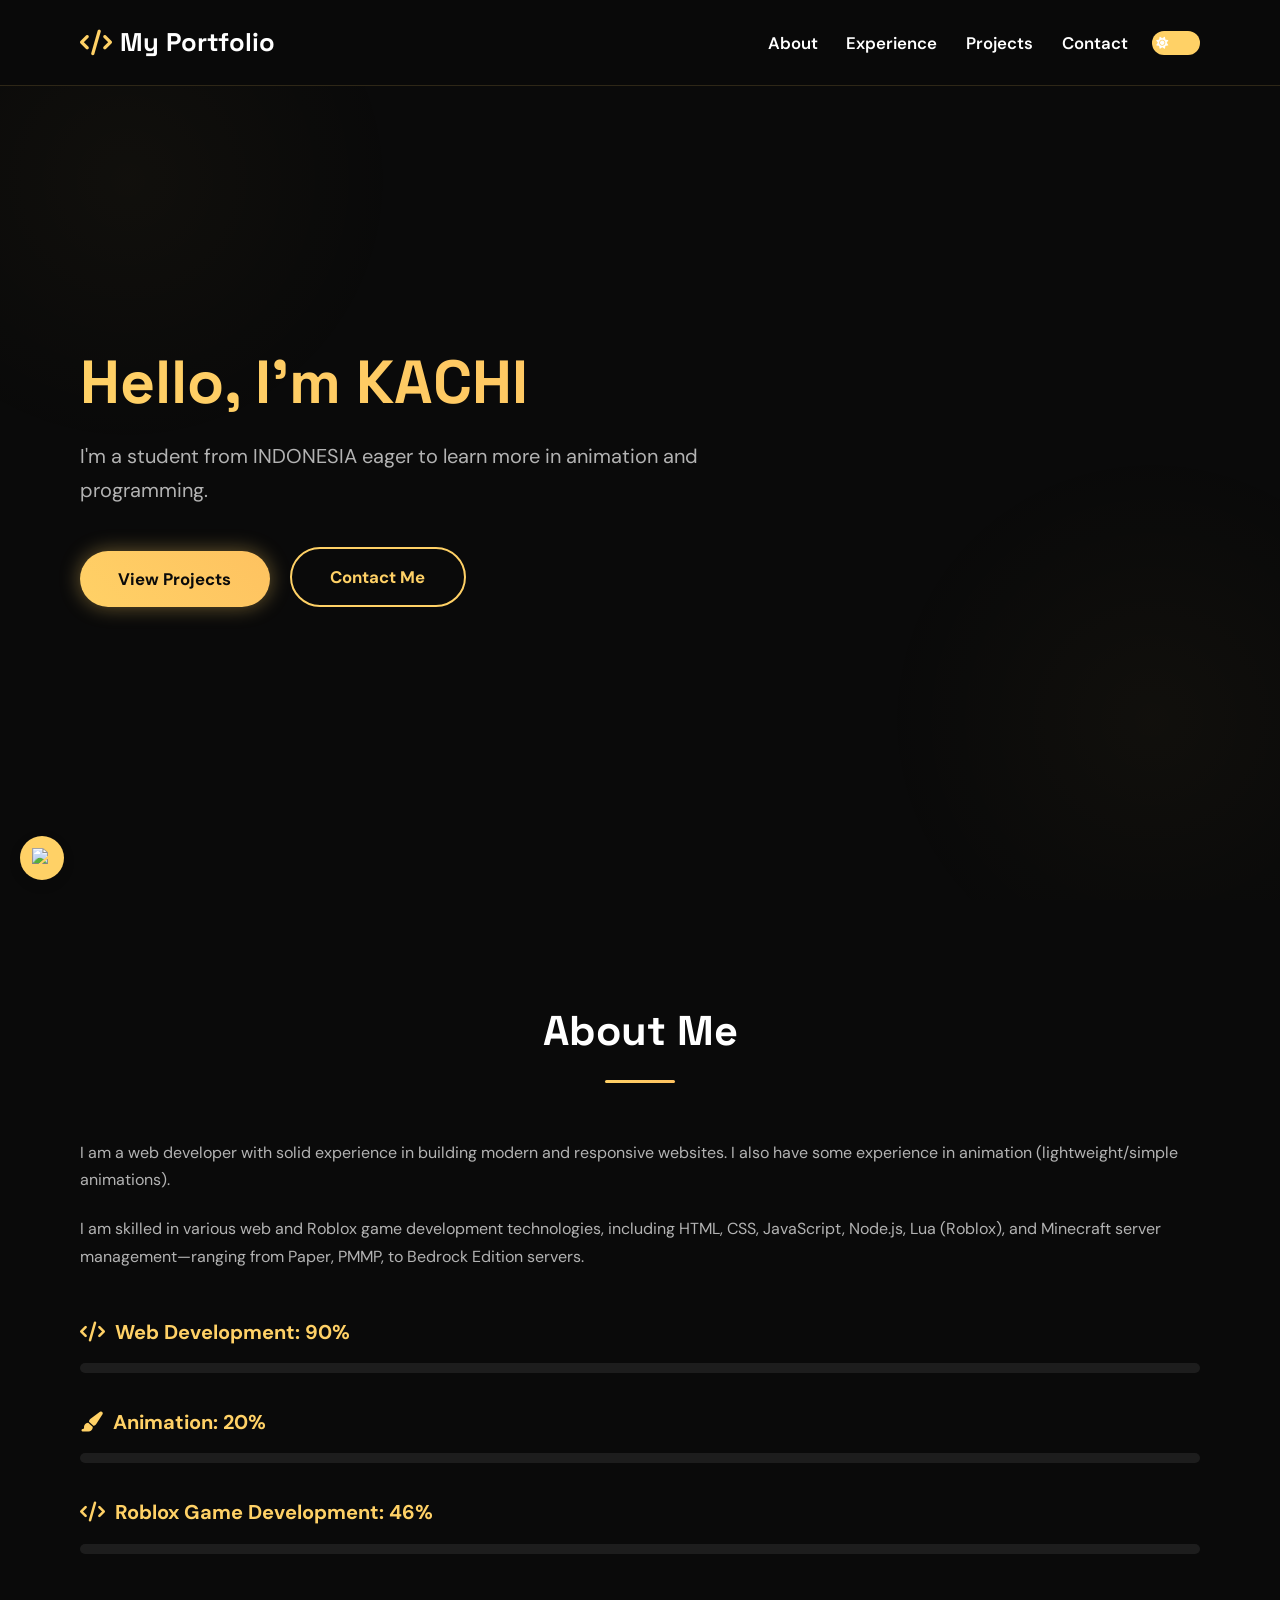
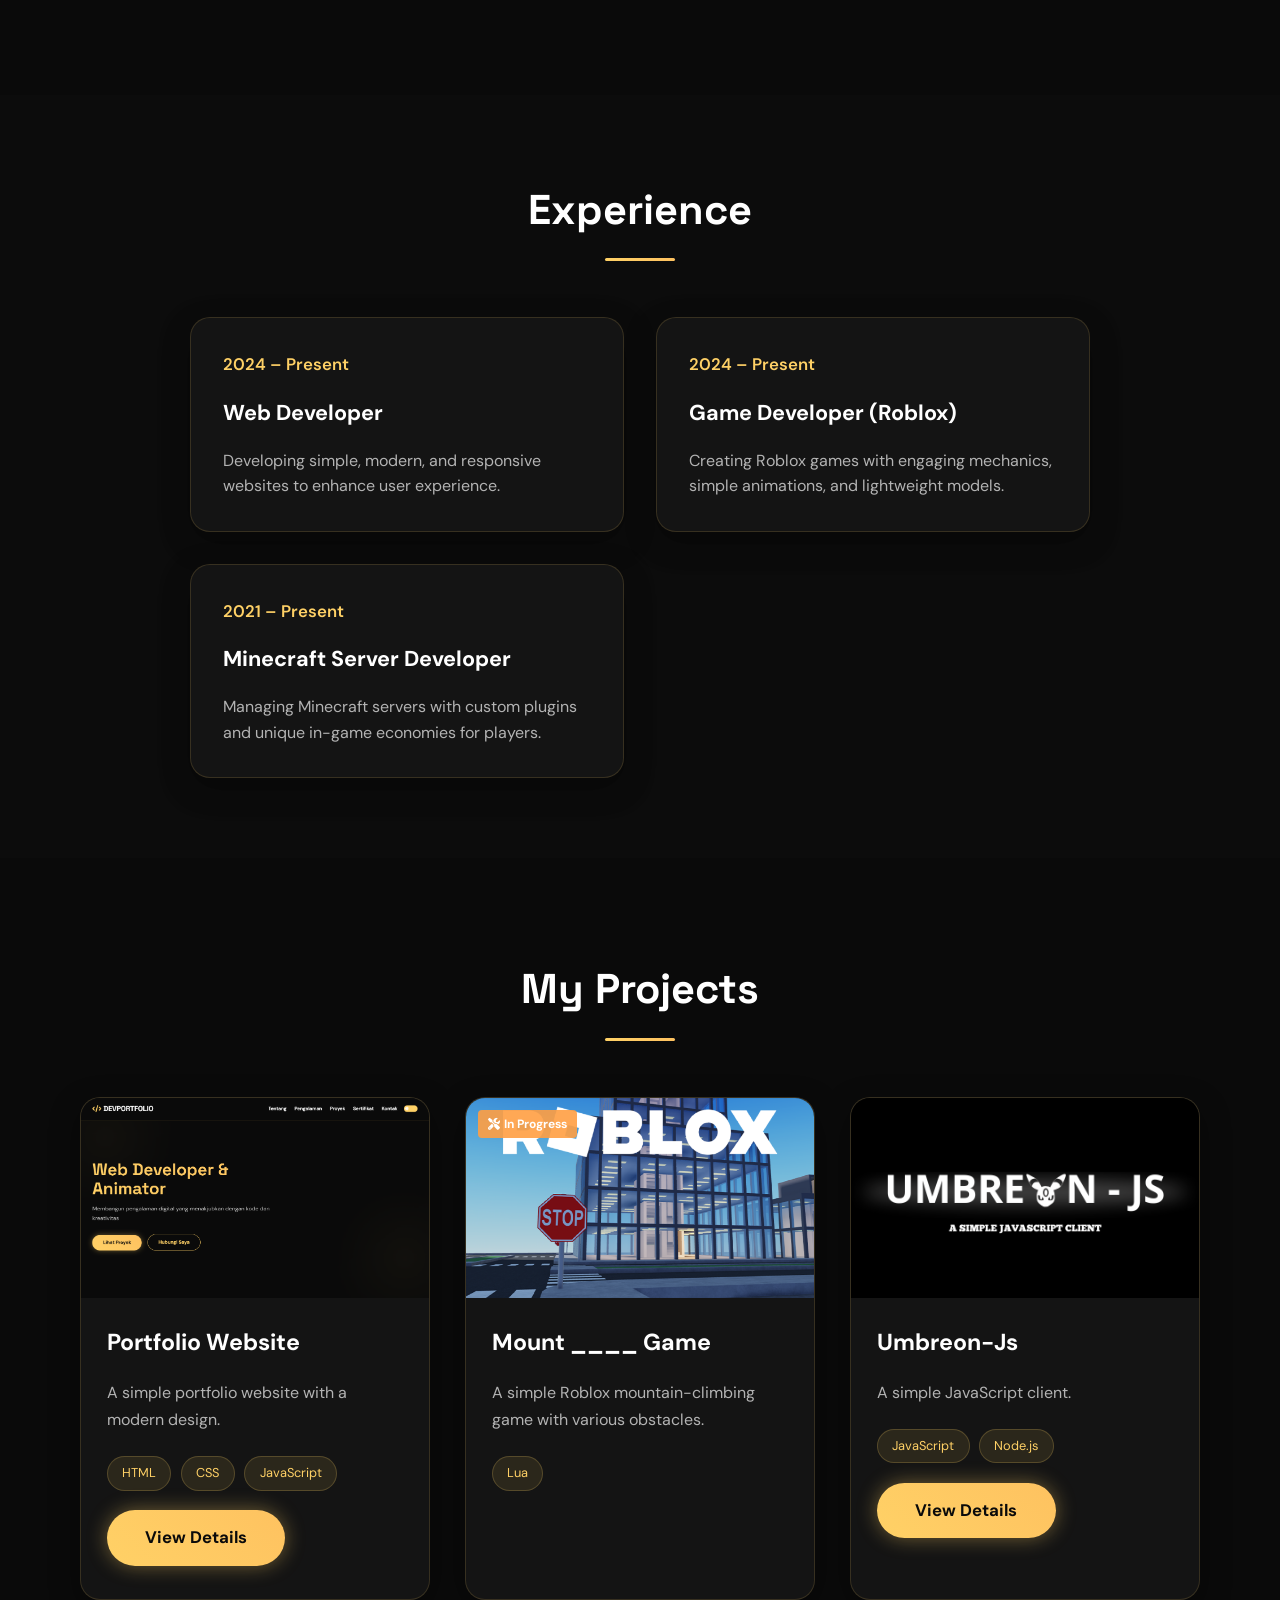
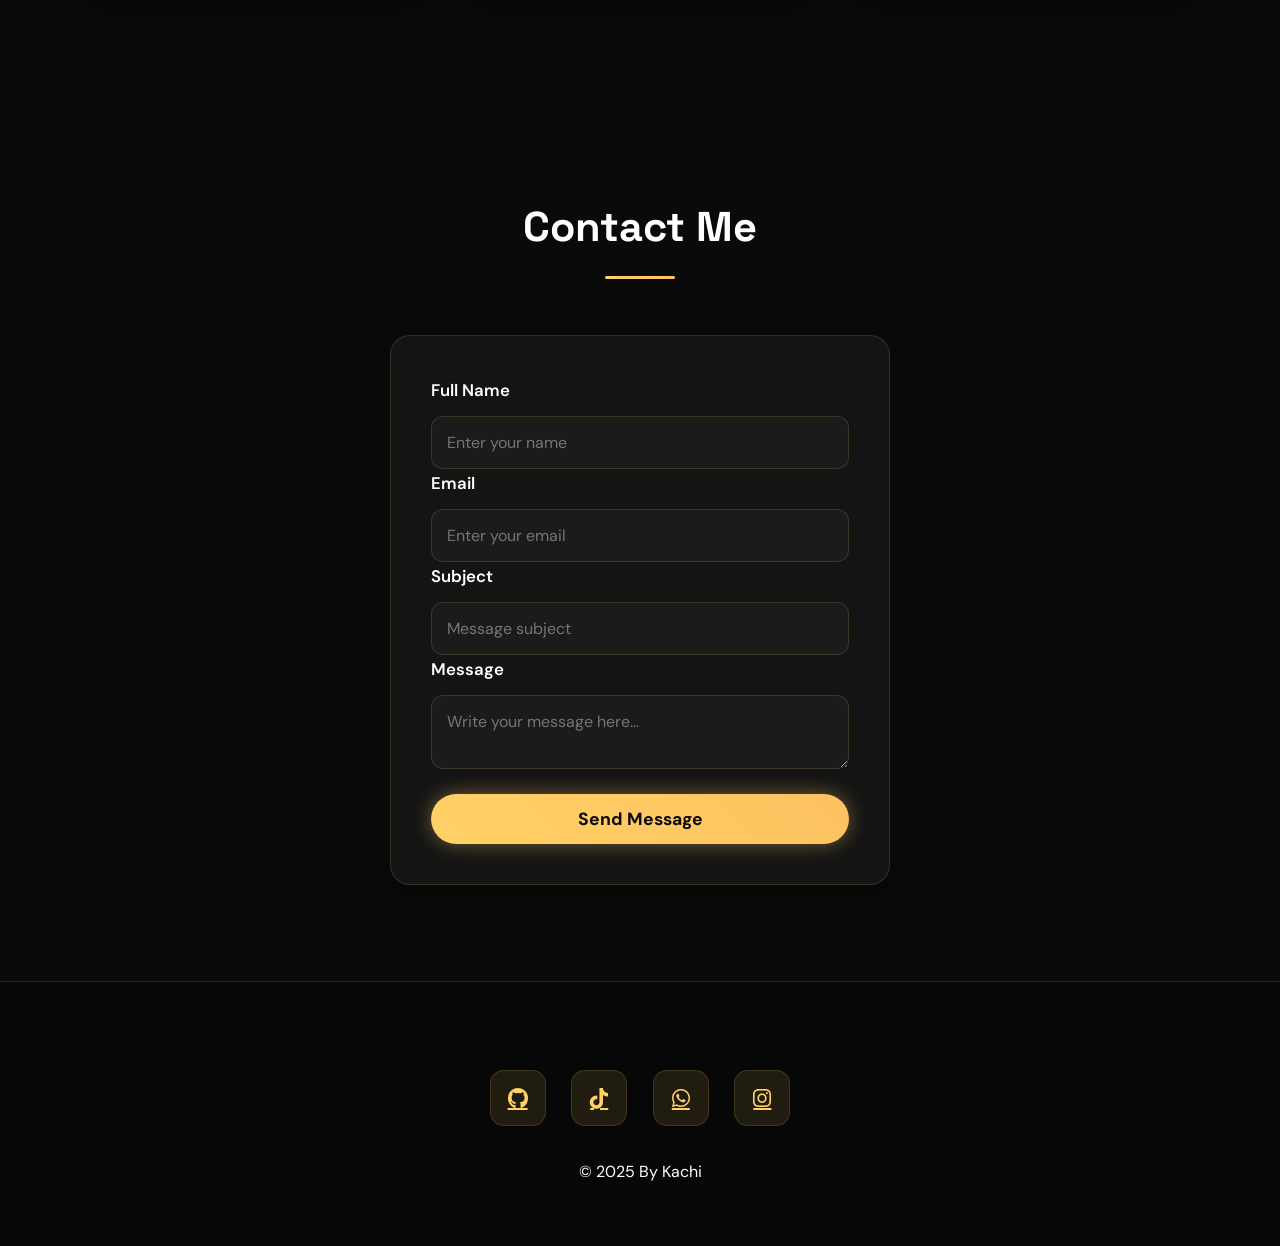
==== en/index.html @ 09e93966 "Add files via upload" ====
<!DOCTYPE html>
<html lang="en">
  <head>
    <meta charset="UTF-8" />
    <meta name="viewport" content="width=device-width, initial-scale=1.0" />
    <title>Kachi Portfolio - Web Developer & Animator</title>
    <link rel="icon" href="" />
    <link
      rel="stylesheet"
      href="https://cdnjs.cloudflare.com/ajax/libs/font-awesome/6.4.0/css/all.min.css"
    />
    <link
      href="https://fonts.googleapis.com/css2?family=DM+Sans:wght@400;500;600;700&family=Space+Grotesk:wght@500;600;700&display=swap"
      rel="stylesheet"
    />
    <link rel="stylesheet" href="../assets/style.css" />
  </head>
  <body>
    <div id="loading-bar"></div>
    <header>
      <div class="container">
        <nav>
          <div class="logo">
            <i class="fas fa-code"></i>
            <span>My Portfolio</span>
          </div>
          <div class="nav-right">
            <ul class="nav-links">
              <li><a href="#about">About</a></li>
              <li><a href="#experience">Experience</a></li>
              <li><a href="#projects">Projects</a></li>
              <!-- <li><a href="#certificates">Certificates</a></li> -->
              <li><a href="#contact">Contact</a></li>
            </ul>
            <div class="theme-toggle" id="themeToggle">
              <i class="fas fa-sun"></i>
              <i class="fas fa-moon"></i>
            </div>
          </div>
        </nav>
      </div>
    </header>
    <section class="hero">
      <div class="container">
        <div class="hero-content" id="home">
          <h1>Hello, I'm KACHI</h1>
          <p>
            I'm a student from INDONESIA eager to learn more in animation and
            programming.
          </p>
          <div class="hero-buttons">
            <a href="#projects" class="btn">View Projects</a>
            <a href="#contact" class="btn btn-outline">Contact Me</a>
          </div>
        </div>
      </div>
    </section>
    <!-- <section class="stats">
      <div class="container">
        <div class="stats-grid">
          <div class="stat-item">
            <span class="stat-number">24+</span><span>Projects</span>
          </div>
          <div class="stat-item">
            <span class="stat-number">3+</span><span>Years</span>
          </div>
          <div class="stat-item">
            <span class="stat-number">15+</span><span>Clients</span>
          </div>
        </div>
      </div>
    </section> -->
    <section id="about">
      <div class="container">
        <div class="section-title"><h2>About Me</h2></div>
        <div class="about-content">
          <div class="about-text">
            <p>
              I am a web developer with solid experience in building modern and
              responsive websites. I also have some experience in animation
              (lightweight/simple animations).
            </p>
            <p>
              I am skilled in various web and Roblox game development
              technologies, including HTML, CSS, JavaScript, Node.js, Lua
              (Roblox), and Minecraft server management—ranging from Paper,
              PMMP, to Bedrock Edition servers.
            </p>
            <div class="skills">
              <div class="skill-category">
                <h4><i class="fas fa-code"></i> Web Development: 90%</h4>
                <div class="skill-bar">
                  <div class="skill-progress web-dev"></div>
                </div>
              </div>
              <div class="skill-category">
                <h4><i class="fas fa-paint-brush"></i> Animation: 20%</h4>
                <div class="skill-bar">
                  <div class="skill-progress animation"></div>
                </div>
              </div>
              <div class="skill-category">
                <h4>
                  <i class="fas fa-code"></i> Roblox Game Development: 46%
                </h4>
                <div class="skill-bar">
                  <div class="skill-progress roblox-dev"></div>
                </div>
              </div>
            </div>
          </div>
        </div>
      </div>
    </section>
    <section id="experience" class="experience">
      <div class="container">
        <div class="section-title"><h2>Experience</h2></div>
        <div class="experience-grid">
          <div class="experience-card">
            <span class="experience-date">2024 – Present</span>
            <h3 class="experience-title">Web Developer</h3>
            <p>
              Developing simple, modern, and responsive websites to enhance user
              experience.
            </p>
          </div>
          <div class="experience-card">
            <span class="experience-date">2024 – Present</span>
            <h3 class="experience-title">Game Developer (Roblox)</h3>
            <p>
              Creating Roblox games with engaging mechanics, simple animations,
              and lightweight models.
            </p>
          </div>
          <div class="experience-card">
            <span class="experience-date">2021 – Present</span>
            <h3 class="experience-title">Minecraft Server Developer</h3>
            <p>
              Managing Minecraft servers with custom plugins and unique in-game
              economies for players.
            </p>
          </div>
        </div>
      </div>
    </section>
    <section id="projects">
      <div class="container">
        <div class="section-title"><h2>My Projects</h2></div>
        <div class="projects-grid">
          <!-- Project 1 -->
          <div class="project-card">
            <div class="project-img">
              <img
                src="../assets/myPorfolio_thumb.png"
                alt="Portfolio Website"
              />
              <div class="project-overlay">
                <i class="fas fa-laptop-code project-icon"></i>
              </div>
            </div>
            <div class="project-info">
              <h3>Portfolio Website</h3>
              <p>A simple portfolio website with a modern design.</p>
              <div class="project-tags">
                <span class="project-tag">HTML</span>
                <span class="project-tag">CSS</span>
                <span class="project-tag">JavaScript</span>
              </div>
              <a href="../en/" class="btn">View Details</a>
            </div>
          </div>
          <!-- Project 2 (WIP) -->
          <div class="project-card">
            <div class="project-img">
              <img src="../assets/gnGame-Proj.png" alt="Roblox Game" />
              <div class="wip-badge">
                <i class="fas fa-tools"></i> In Progress
              </div>
              <div class="project-overlay">
                <i class="fas fa-gamepad project-icon"></i>
              </div>
            </div>
            <div class="project-info">
              <h3>Mount ____ Game</h3>
              <p>
                A simple Roblox mountain-climbing game with various obstacles.
              </p>
              <div class="project-tags">
                <span class="project-tag">Lua</span>
              </div>
              <!-- <a href="#" class="btn">View Details</a> -->
            </div>
          </div>
          <!-- Project 3 -->
          <div class="project-card">
            <div class="project-img">
              <img src="../assets/Umb-Banner.png" alt="Umbreon-Js Banner" />
              <div class="project-overlay">
                <i class="fas fa-laptop-code project-icon"></i>
              </div>
            </div>
            <div class="project-info">
              <h3>Umbreon-Js</h3>
              <p>A simple JavaScript client.</p>
              <div class="project-tags">
                <span class="project-tag">JavaScript</span>
                <span class="project-tag">Node.js</span>
              </div>
              <a href="https://github.com/Info80808090/Umbreon-js" class="btn"
                >View Details</a
              >
            </div>
          </div>
        </div>
      </div>
    </section>
    <!-- <section id="certificates">
      <div class="container">
        <div class="section-title"><h2>Certificates</h2></div>
        <div class="certificates">
          <div class="certificate-card">
            <div class="certificate-image">
              <img
                src="https://images.unsplash.com/photo-1552664730-d307ca884978?ixlib=rb-4.0.3&ixid=M3wxMjA3fDB8MHxwaG90by1wYWdlfHx8fGVufDB8fHx8fA%3D%3D&auto=format&fit=crop&w=400&q=80"
                alt="Web Development Certificate"
              />
            </div>
            <h3>Web Development</h3>
            <p>Advanced JavaScript & Node.js</p>
            <small>Platform: Coursera</small>
            <a href="#" class="certificate-link">View Certificate</a>
          </div>
          <div class="certificate-card">
            <div class="certificate-image">
              <img
                src="https://images.unsplash.com/photo-1553877522-43269d4ea984?ixlib=rb-4.0.3&ixid=M3wxMjA3fDB8MHxwaG90by1wYWdlfHx8fGVufDB8fHx8fA%3D%3D&auto=format&fit=crop&w=400&q=80"
                alt="Responsive Design Certificate"
              />
            </div>
            <h3>Responsive Design</h3>
            <p>Modern CSS & Flexbox/Grid</p>
            <small>Platform: Udemy</small>
            <a href="#" class="certificate-link">View Certificate</a>
          </div>
          <div class="certificate-card">
            <div class="certificate-image">
              <img
                src="https://images.unsplash.com/photo-1551836022-d5d88e9218df?ixlib=rb-4.0.3&ixid=M3wxMjA3fDB8MHxwaG90by1wYWdlfHx8fGVufDB8fHx8fA%3D%3D&auto=format&fit=crop&w=400&q=80"
                alt="Roblox Development Certificate"
              />
            </div>
            <h3>Roblox Development</h3>
            <p>Lua Scripting & Game Design</p>
            <small>Platform: Roblox Academy</small>
            <a href="#" class="certificate-link">View Certificate</a>
          </div>
        </div>
      </div>
    </section> -->
    <!-- === CONTACT SECTION === -->
    <section id="contact">
      <div class="container">
        <div class="section-title"><h2>Contact Me</h2></div>
        <div class="contact-container">
          <div class="contact-form">
            <form
              id="contactForm"
              action="https://formspree.io/f/mqayvqgn"
              method="POST"
            >
              <div class="form-group">
                <label for="name">Full Name</label>
                <input
                  type="text"
                  id="name"
                  name="name"
                  required
                  placeholder="Enter your name"
                />
              </div>
              <div class="form-group">
                <label for="email">Email</label>
                <input
                  type="email"
                  id="email"
                  name="email"
                  required
                  placeholder="Enter your email"
                />
              </div>
              <div class="form-group">
                <label for="subject">Subject</label>
                <input
                  type="text"
                  id="subject"
                  name="subject"
                  required
                  placeholder="Message subject"
                />
              </div>
              <div class="form-group">
                <label for="message">Message</label>
                <textarea
                  id="message"
                  name="message"
                  required
                  placeholder="Write your message here..."
                ></textarea>
              </div>
              <button type="submit" class="btn">Send Message</button>
            </form>
          </div>
        </div>
      </div>
    </section>
    <footer>
      <div class="container">
        <div class="social-links">
          <a href="https://github.com/Info80808090" target="_blank"
            ><i class="fab fa-github"></i
          ></a>
          <a href="https://www.tiktok.com/@itskachich" target="_blank"
            ><i class="fab fa-tiktok"></i
          ></a>
          <a href="https://wa.me/6285591495084" target="_blank"
            ><i class="fab fa-whatsapp"></i
          ></a>
          <a href="https://www.instagram.com/always_wrong69/" target="_blank"
            ><i class="fab fa-instagram"></i
          ></a>
        </div>
        <p>© 2025 By Kachi</p>
        <p class="copyright"></p>
      </div>
    </footer>
    <button id="backToTop" class="back-to-top">
      <i class="fas fa-arrow-up"></i>
    </button>
    <a href="../id/" class="language-flag" title="Bahasa Indonesia">
      <img
        src="https://flagcdn.com/w20/id.png"
        alt="Indonesian"
        width="20"
        height="20"
      />
    </a>
    <script>
      document.addEventListener("DOMContentLoaded", function () {
        const loadingBar = document.getElementById("loading-bar");
        let width = 0;
        const interval = setInterval(() => {
          if (width >= 100) {
            clearInterval(interval);
            setTimeout(() => {
              loadingBar.style.opacity = "0";
              setTimeout(() => {
                loadingBar.style.display = "none";
              }, 300);
            }, 200);
          } else {
            width += 2;
            loadingBar.style.width = width + "%";
          }
        }, 30);
      });
      document.querySelectorAll('a[href^="#"]').forEach((anchor) => {
        anchor.addEventListener("click", function (e) {
          e.preventDefault();
          document
            .querySelector(this.getAttribute("href"))
            .scrollIntoView({ behavior: "smooth" });
        });
      });
      const observer = new IntersectionObserver(
        (entries) => {
          entries.forEach((entry) => {
            if (entry.isIntersecting) entry.target.classList.add("visible");
          });
        },
        { threshold: 0.1 }
      );
      document
        .querySelectorAll(
          ".hero-content, .section-title, .about-content, .experience-card, .project-card, .certificate-card, .contact-container, footer"
        )
        .forEach((el) => observer.observe(el));
      const themeToggle = document.getElementById("themeToggle");
      const body = document.body;
      const savedTheme = localStorage.getItem("theme") || "dark";
      if (savedTheme === "light") body.classList.add("light-mode");
      themeToggle.addEventListener("click", () => {
        body.classList.toggle("light-mode");
        localStorage.setItem(
          "theme",
          body.classList.contains("light-mode") ? "light" : "dark"
        );
      });
      const backToTopButton = document.getElementById("backToTop");
      window.addEventListener("scroll", () => {
        backToTopButton.classList.toggle("visible", window.scrollY > 400);
      });
      backToTopButton.addEventListener("click", () => {
        window.scrollTo({ top: 0, behavior: "smooth" });
      });
    </script>
  </body>
</html>
---- assets/style.css ----
:root {
  --dark-bg: #0a0a0a;
  --card-bg: #141414;
  --text-primary: #ffffff;
  --text-secondary: #b3b3b3;
  --accent-yellow: #ffd166;
  --accent-gold: #fec260;
  --accent-orange: #ff9e6d;
  --border-radius: 20px;
  --transition: all 0.4s cubic-bezier(0.165, 0.84, 0.44, 1);
  --shadow: 0 10px 30px rgba(0, 0, 0, 0.4);
  --glow: 0 0 20px rgba(255, 209, 102, 0.4);
  --border: 1px solid rgba(255, 209, 102, 0.15);
  /* Light Mode */
  --light-bg: #f8f9fa;
  --light-card: #ffffff;
  --light-text: #212529;
  --light-text-secondary: #6c757d;
  --light-border: 1px solid #e9ecef;
  --light-shadow: 0 10px 30px rgba(0, 0, 0, 0.08);
  --light-glow: 0 0 20px rgba(255, 209, 102, 0.2);
}
* {
  margin: 0;
  padding: 0;
  box-sizing: border-box;
}
body {
  font-family: "DM Sans", sans-serif;
  background: var(--dark-bg);
  color: var(--text-primary);
  line-height: 1.7;
  overflow-x: hidden;
  position: relative;
  transition: background 0.4s, color 0.4s;
}
/* === BACKGROUND ANIMASI === */
body::before {
  content: "";
  position: fixed;
  top: 0;
  left: 0;
  width: 100%;
  height: 100%;
  background: radial-gradient(
      circle at 10% 20%,
      rgba(255, 209, 102, 0.03) 0%,
      transparent 20%
    ),
    radial-gradient(
      circle at 90% 80%,
      rgba(255, 209, 102, 0.03) 0%,
      transparent 20%
    );
  z-index: -1;
  pointer-events: none;
}
body.light-mode {
  background: var(--light-bg);
  color: var(--light-text);
}
body.light-mode::before {
  background: radial-gradient(
      circle at 10% 20%,
      rgba(255, 209, 102, 0.04) 0%,
      transparent 15%
    ),
    radial-gradient(
      circle at 90% 80%,
      rgba(253, 186, 116, 0.04) 0%,
      transparent 20%
    ),
    linear-gradient(135deg, #fffdce 0%, #ffffff 100%);
  animation: none; /* Opsional: nonaktifkan animasi jika terlalu mengganggu */
}
@keyframes bgMove {
  0% {
    background-position: 0% 50%;
  }
  50% {
    background-position: 100% 50%;
  }
  100% {
    background-position: 0% 50%;
  }
}
#loading-bar {
  position: fixed;
  top: 0;
  left: 0;
  width: 0%;
  height: 4px;
  background: linear-gradient(90deg, var(--accent-yellow), var(--accent-gold));
  z-index: 9999;
  transition: width 0.3s ease;
}
header {
  position: fixed;
  top: 0;
  width: 100%;
  padding: 1.3rem 0;
  z-index: 1000;
  background: rgba(10, 10, 10, 0.95);
  backdrop-filter: blur(12px);
  border-bottom: var(--border);
  transition: background 0.4s, border-color 0.4s;
}
body.light-mode header {
  background: rgba(248, 249, 250, 0.95);
  border-bottom: var(--light-border);
}
.container {
  width: 90%;
  max-width: 1200px;
  margin: 0 auto;
  padding: 0 1rem;
}
nav {
  display: flex;
  justify-content: space-between;
  align-items: center;
}
.nav-right {
  display: flex;
  align-items: center;
  gap: 1.5rem;
}
.logo {
  font-family: "Space Grotesk", sans-serif;
  font-size: 1.6rem;
  font-weight: 700;
  color: var(--text-primary);
  display: flex;
  align-items: center;
  gap: 8px;
}
body.light-mode .logo {
  color: var(--light-text);
}
.logo i {
  color: var(--accent-yellow);
  animation: glow 2s ease-in-out;
}
@keyframes glow {
  0%,
  100% {
    text-shadow: 0 0 5px rgba(255, 209, 102, 0.5);
  }
  50% {
    text-shadow: 0 0 20px rgba(255, 209, 102, 0.8);
  }
}
.nav-links {
  display: flex;
  list-style: none;
}
.nav-links li {
  margin-left: 1.8rem;
}
.nav-links a {
  color: var(--text-primary);
  text-decoration: none;
  font-weight: 600;
  font-size: 1.05rem;
  position: relative;
  padding: 0.6rem 0;
  transition: var(--transition);
}
body.light-mode .nav-links a {
  color: var(--light-text);
}
.nav-links a::after {
  content: "";
  position: absolute;
  bottom: 0;
  left: 0;
  width: 0;
  height: 3px;
  background: var(--accent-yellow);
  transition: var(--transition);
  border-radius: 3px;
}
.nav-links a:hover::after {
  width: 100%;
}
.nav-links a:hover {
  color: var(--accent-yellow);
}
.theme-toggle {
  width: 48px;
  height: 24px;
  background: var(--accent-yellow);
  border-radius: 14px;
  position: relative;
  cursor: pointer;
  display: flex;
  align-items: center;
  padding: 0 4px;
  transition: var(--transition);
}
.theme-toggle i {
  position: absolute;
  font-size: 12px;
  transition: opacity 0.3s ease;
}
.theme-toggle .fa-sun {
  opacity: 1;
  left: 4px;
}
.theme-toggle .fa-moon {
  opacity: 0;
  right: 4px;
}
body.light-mode .theme-toggle {
  background: #6c757d;
}
body.light-mode .theme-toggle .fa-sun {
  opacity: 0;
}
body.light-mode .theme-toggle .fa-moon {
  opacity: 1;
}
/* === HERO === */
.hero {
  min-height: 100vh;
  display: flex;
  align-items: center;
  padding: 8rem 0 4rem;
  position: relative;
}
.hero-content {
  max-width: 750px;
  position: relative;
  z-index: 2;
  opacity: 0;
  transform: translateY(30px);
  transition: opacity 0.8s ease, transform 0.8s ease;
}
.hero-content.visible {
  opacity: 1;
  transform: translateY(0);
}
.hero h1 {
  font-family: "Space Grotesk", sans-serif;
  font-size: 3.8rem;
  margin-bottom: 1.5rem;
  line-height: 1.1;
  background: linear-gradient(45deg, var(--accent-yellow), var(--accent-gold));
  -webkit-background-clip: text;
  -webkit-text-fill-color: transparent;
}
body.light-mode .hero h1 {
  background: linear-gradient(45deg, #e6a700, #d48b00);
  -webkit-background-clip: text;
  -webkit-text-fill-color: transparent;
}
.hero p {
  font-size: 1.25rem;
  color: var(--text-secondary);
  margin-bottom: 2.5rem;
  max-width: 650px;
}
body.light-mode .hero p {
  color: var(--light-text-secondary);
}
.btn {
  display: inline-block;
  background: linear-gradient(45deg, var(--accent-yellow), var(--accent-gold));
  color: var(--dark-bg);
  padding: 0.85rem 2.4rem;
  border-radius: 50px;
  text-decoration: none;
  font-weight: 700;
  font-family: "DM Sans", sans-serif;
  transition: var(--transition);
  border: none;
  font-size: 1.05rem;
  box-shadow: var(--glow);
  position: relative;
  overflow: hidden;
}
.btn::before {
  content: "";
  position: absolute;
  top: 0;
  left: -100%;
  width: 100%;
  height: 100%;
  background: linear-gradient(
    90deg,
    transparent,
    rgba(255, 255, 255, 0.4),
    transparent
  );
  transition: 0.6s;
}
.btn:hover::before {
  left: 100%;
}
.btn:hover {
  transform: translateY(-4px);
  box-shadow: 0 8px 20px rgba(255, 209, 102, 0.5);
}
.btn-outline {
  background: transparent;
  color: var(--accent-yellow);
  border: 2px solid var(--accent-yellow);
  margin-left: 1rem;
  box-shadow: none;
}
.btn-outline:hover {
  background: rgba(255, 209, 102, 0.1);
  box-shadow: var(--glow);
}
/* === STATS === */
.stats {
  padding: 2rem 0 4rem;
  text-align: center;
}
.stats-grid {
  display: flex;
  justify-content: center;
  gap: 2.5rem;
  flex-wrap: wrap;
}
.stat-item {
  text-align: center;
}
.stat-number {
  font-family: "Space Grotesk", sans-serif;
  font-size: 2.3rem;
  background: linear-gradient(45deg, var(--accent-yellow), var(--accent-gold));
  -webkit-background-clip: text;
  -webkit-text-fill-color: transparent;
  display: block;
  margin-bottom: 0.5rem;
}
body.light-mode .stat-number {
  background: linear-gradient(45deg, #e6a700, #d48b00);
  -webkit-background-clip: text;
  -webkit-text-fill-color: transparent;
}
/* === SECTIONS === */
section {
  padding: 6rem 0;
  position: relative;
}
.section-title {
  text-align: center;
  margin-bottom: 3.5rem;
  opacity: 0;
  transform: translateY(30px);
  transition: opacity 0.8s ease, transform 0.8s ease;
}
.section-title.visible {
  opacity: 1;
  transform: translateY(0);
}
.section-title h2 {
  font-family: "Space Grotesk", sans-serif;
  font-size: 2.6rem;
  display: inline-block;
  position: relative;
  padding-bottom: 1rem;
  color: var(--text-primary);
}
body.light-mode .section-title h2 {
  color: var(--light-text);
  background: linear-gradient(45deg, #e6a700, #d48b00);
  -webkit-background-clip: text;
  -webkit-text-fill-color: transparent;
}
.section-title h2::after {
  content: "";
  position: absolute;
  bottom: 0;
  left: 50%;
  transform: translateX(-50%);
  width: 70px;
  height: 3px;
  background: linear-gradient(90deg, var(--accent-yellow), var(--accent-gold));
  border-radius: 2px;
}
/* === ABOUT === */
.about-content {
  display: flex;
  align-items: center;
  gap: 3.5rem;
  opacity: 0;
  transform: translateY(30px);
  transition: opacity 0.8s ease, transform 0.8s ease;
}
.about-content.visible {
  opacity: 1;
  transform: translateY(0);
}
.about-text h3 {
  font-size: 2.1rem;
  margin-bottom: 1.6rem;
  font-family: "Space Grotesk", sans-serif;
}
.about-text p {
  margin-bottom: 1.4rem;
  color: var(--text-secondary);
}
body.light-mode .about-text p {
  color: var(--light-text-secondary);
}
.skills {
  margin: 2.8rem 0;
}
.skill-category {
  margin-bottom: 2rem;
}
.skill-category h4 {
  margin-bottom: 0.9rem;
  color: var(--accent-yellow);
  font-size: 1.25rem;
  display: flex;
  align-items: center;
  gap: 10px;
}
.skill-bar {
  height: 10px;
  background: rgba(255, 255, 255, 0.08);
  border-radius: 5px;
  overflow: hidden;
  margin-bottom: 0.5rem;
  position: relative;
}
body.light-mode .skill-bar {
  background: rgba(0, 0, 0, 0.08);
}
.skill-progress {
  height: 100%;
  border-radius: 5px;
  position: relative;
  overflow: hidden;
}
.language-flag {
  position: fixed;
  bottom: 20px;
  left: 20px;
  width: 44px;
  height: 44px;
  display: flex;
  align-items: center;
  justify-content: center;
  background: var(--accent-yellow);
  font-size: 1.3rem;
  box-shadow: var(--glow);
  border-radius: 50%;
  text-decoration: none;
  box-shadow: 0 4px 12px rgba(0, 0, 0, 0.15);
  z-index: 1000;
  transition: transform 0.2s, box-shadow 0.2s;
}

.language-flag:hover {
  transform: translateY(-3px);
  box-shadow: var(--glow);
}
.web-dev {
  background: linear-gradient(90deg, #b3ff00);
  width: 90%;
}

.roblox-dev {
  background: linear-gradient(90deg, #ffbb00);
  width: 46%;
}

.animation {
  background: linear-gradient(90deg, #ff4322);
  width: 20%;
}
.skill-percentage {
  position: absolute;
  right: 10px;
  top: 50%;
  transform: translateY(-50%);
  color: var(--text-primary);
  font-weight: 600;
  font-size: 0.9rem;
}
body.light-mode .skill-percentage {
  color: var(--light-text);
}
/* === EXPERIENCE === */
.experience {
  background: rgba(15, 15, 15, 0.4);
  padding: 5rem 0;
}
body.light-mode .experience {
  background: rgba(0, 0, 0, 0.03);
}
.experience-grid {
  display: grid;
  grid-template-columns: repeat(auto-fill, minmax(300px, 1fr));
  gap: 2rem;
  max-width: 900px;
  margin: 0 auto;
}
.experience-card {
  background: var(--card-bg);
  border-radius: var(--border-radius);
  padding: 2rem;
  box-shadow: var(--shadow);
  border: var(--border);
  transition: var(--transition);
  opacity: 0;
  transform: translateY(30px);
}
body.light-mode .experience-card {
  background: var(--light-card);
  border: var(--light-border);
  color: var(--light-text);
}
.experience-card.visible {
  opacity: 1;
  transform: translateY(0);
}
.experience-card:hover {
  transform: translateY(-8px);
  border-color: rgba(255, 209, 102, 0.3);
  box-shadow: 0 15px 35px rgba(0, 0, 0, 0.5);
}
.experience-date {
  color: var(--accent-yellow);
  font-weight: 600;
  margin-bottom: 1rem;
  font-size: 1.05rem;
  display: block;
}
.experience-title {
  font-size: 1.35rem;
  margin-bottom: 1rem;
  color: var(--text-primary);
}
body.light-mode .experience-title {
  color: var(--light-text);
}
.experience-card p {
  color: var(--text-secondary);
  font-size: 1rem;
  line-height: 1.6;
}
body.light-mode .experience-card p {
  color: var(--light-text-secondary);
}
/* === PROJECTS === */
.projects-grid {
  display: grid;
  grid-template-columns: repeat(auto-fill, minmax(320px, 1fr));
  gap: 2.2rem;
}
.project-card {
  background: var(--card-bg);
  border-radius: var(--border-radius);
  overflow: hidden;
  box-shadow: var(--shadow);
  transition: var(--transition);
  border: var(--border);
  position: relative;
  opacity: 0;
  transform: translateY(30px);
}
body.light-mode .project-card {
  background: var(--light-card);
  border: var(--light-border);
  color: var(--light-text);
}
.project-card.visible {
  opacity: 1;
  transform: translateY(0);
}
.project-card:hover {
  transform: translateY(-10px);
  border-color: rgba(255, 209, 102, 0.3);
  box-shadow: 0 18px 35px rgba(0, 0, 0, 0.5);
}
.project-img {
  height: 200px;
  position: relative;
  overflow: hidden;
}
.project-img img {
  width: 100%;
  height: 100%;
  object-fit: cover;
  transition: var(--transition);
}
.project-card:hover .project-img img {
  transform: scale(1.05);
}
/* Tanda "Tahap Pengerjaan" di kiri atas */
.wip-badge {
  position: absolute;
  top: 12px;
  left: 12px;
  background: rgba(255, 159, 67, 0.9);
  color: white;
  font-size: 0.75rem;
  font-weight: 700;
  padding: 4px 10px;
  border-radius: 4px;
  z-index: 2;
  display: flex;
  align-items: center;
  gap: 4px;
}
.project-overlay {
  position: absolute;
  top: 0;
  left: 0;
  width: 100%;
  height: 100%;
  background: linear-gradient(transparent, rgba(0, 0, 0, 0.7));
  display: flex;
  align-items: center;
  justify-content: center;
  opacity: 0;
  transition: var(--transition);
}
.project-card:hover .project-overlay {
  opacity: 1;
}
.project-icon {
  font-size: 2.8rem;
  color: var(--accent-yellow);
  opacity: 0;
  transition: var(--transition);
}
.project-card:hover .project-icon {
  opacity: 1;
  transform: translateY(-8px);
}
.project-info {
  padding: 1.6rem;
}
.project-info h3 {
  margin-bottom: 1rem;
  color: var(--text-primary);
  font-size: 1.45rem;
}
body.light-mode .project-info h3 {
  color: var(--light-text);
}
.project-info p {
  color: var(--text-secondary);
  margin-bottom: 1.4rem;
  font-size: 1rem;
}
body.light-mode .project-info p {
  color: var(--light-text-secondary);
}
.project-tags {
  display: flex;
  flex-wrap: wrap;
  gap: 0.6rem;
  margin: 1.2rem 0;
}
.project-tag {
  background: rgba(255, 209, 102, 0.1);
  padding: 0.35rem 0.9rem;
  border-radius: 20px;
  font-size: 0.8rem;
  color: var(--accent-yellow);
  border: 1px solid rgba(255, 209, 102, 0.2);
  transition: var(--transition);
}
body.light-mode .project-tag {
  background: rgba(230, 167, 0, 0.1);
  color: #e6a700;
  border-color: rgba(230, 167, 0, 0.3);
}
.project-tag:hover {
  background: rgba(255, 209, 102, 0.2);
}
/* === CERTIFICATES === */
.certificates {
  display: grid;
  grid-template-columns: repeat(auto-fill, minmax(300px, 1fr));
  gap: 2.2rem;
  max-width: 1000px;
  margin: 0 auto;
}
.certificate-card {
  background: var(--card-bg);
  border-radius: var(--border-radius);
  padding: 2rem;
  text-align: center;
  box-shadow: var(--shadow);
  transition: var(--transition);
  border: var(--border);
  position: relative;
  overflow: hidden;
  opacity: 0;
  transform: translateY(30px);
}
body.light-mode .certificate-card {
  background: var(--light-card);
  border: var(--light-border);
  color: var(--light-text);
}
.certificate-card.visible {
  opacity: 1;
  transform: translateY(0);
}
.certificate-card::before {
  content: "";
  position: absolute;
  top: 0;
  left: 0;
  width: 100%;
  height: 4px;
  background: linear-gradient(90deg, var(--accent-yellow), var(--accent-gold));
}
.certificate-card:hover {
  transform: translateY(-8px);
  border-color: rgba(255, 209, 102, 0.3);
  box-shadow: 0 15px 35px rgba(0, 0, 0, 0.5);
}
.certificate-image {
  width: 100%;
  height: 170px;
  background: rgba(255, 209, 102, 0.1);
  border-radius: 12px;
  display: flex;
  align-items: center;
  justify-content: center;
  margin-bottom: 1.4rem;
  overflow: hidden;
  position: relative;
}
.certificate-image img {
  width: 100%;
  height: 100%;
  object-fit: contain;
  opacity: 0.9;
  transition: var(--transition);
}
.certificate-card:hover .certificate-image img {
  opacity: 1;
  transform: scale(1.05);
}
.certificate-card h3 {
  margin-bottom: 1rem;
  color: var(--text-primary);
  font-size: 1.35rem;
}
body.light-mode .certificate-card h3 {
  color: var(--light-text);
}
.certificate-card p {
  color: var(--text-secondary);
  font-size: 0.95rem;
  margin-bottom: 0.8rem;
}
body.light-mode .certificate-card p {
  color: var(--light-text-secondary);
}
.certificate-link {
  display: inline-block;
  color: var(--accent-yellow);
  text-decoration: none;
  font-weight: 600;
  margin-top: 1rem;
  transition: var(--transition);
}
.certificate-link:hover {
  color: var(--accent-gold);
  text-decoration: underline;
}
/* === CONTACT === */
.contact-container {
  display: flex;
  gap: 3.5rem;
  opacity: 0;
  transform: translateY(30px);
  transition: opacity 0.8s ease, transform 0.8s ease;
}
.contact-container.visible {
  opacity: 1;
  transform: translateY(0);
}
.contact-info h3 {
  font-size: 2.1rem;
  margin-bottom: 1.8rem;
  font-family: "Space Grotesk", sans-serif;
}
.contact-info p {
  color: var(--text-secondary);
  margin-bottom: 2.2rem;
  font-size: 1.05rem;
}
body.light-mode .contact-info p {
  color: var(--light-text-secondary);
}
.contact-item {
  display: flex;
  align-items: flex-start;
  margin-bottom: 1.8rem;
}
.contact-item i {
  width: 56px;
  height: 56px;
  background: rgba(255, 209, 102, 0.1);
  border-radius: 14px;
  display: flex;
  align-items: center;
  justify-content: center;
  font-size: 1.3rem;
  color: var(--accent-yellow);
  margin-right: 1.3rem;
  flex-shrink: 0;
  border: var(--border);
  transition: var(--transition);
}
.contact-item:hover i {
  background: rgba(255, 209, 102, 0.2);
  transform: translateY(-3px);
}
.contact-text h4 {
  margin-bottom: 0.4rem;
  color: var(--accent-yellow);
  font-size: 1.15rem;
}

/* === PERBAIKAN FORM KONTAK === */
.contact-form {
  flex: 1;
  background: var(--card-bg);
  padding: 2.5rem;
  border-radius: var(--border-radius);
  box-shadow: var(--shadow);
  border: var(--border);
  transition: var(--transition);
}

body.light-mode .contact-form {
  background: var(--light-card);
  border: var(--light-border);
  color: var(--light-text);
}

.contact-form .form-group label {
  display: block;
  margin-bottom: 0.7rem;
  font-weight: 600;
  color: var(--text-primary);
  font-size: 1.05rem;
}

body.light-mode .contact-form .form-group label {
  color: var(--light-text);
}

.contact-form input,
.contact-form textarea {
  width: 100%;
  padding: 0.95rem;
  background: rgba(30, 30, 30, 0.7);
  border: var(--border);
  border-radius: 12px;
  font-family: inherit;
  font-size: 1rem;
  color: var(--text-primary);
  transition: var(--transition);
}

body.light-mode .contact-form input,
body.light-mode .contact-form textarea {
  background: #f1f3f5;
  color: var(--light-text);
  border: var(--light-border);
}

.contact-form input:focus,
.contact-form textarea:focus {
  outline: none;
  border-color: var(--accent-yellow);
  box-shadow: 0 0 0 3px rgba(255, 209, 102, 0.2);
}

.contact-form .btn {
  width: 100%;
  display: block;
  text-align: center;
  padding: 0.9rem;
  font-size: 1.1rem;
  margin-top: 1rem;
}

/* Responsif untuk Mobile */
@media (max-width: 768px) {
  .contact-container {
    flex-direction: column;
    gap: 2.5rem;
  }
  .contact-form {
    width: 100%;
    max-width: none;
    padding: 2rem;
  }
  .contact-form .form-group label {
    font-size: 1rem;
  }
  .contact-form input,
  .contact-form textarea {
    padding: 0.85rem;
    font-size: 0.95rem;
  }
  .contact-form .btn {
    font-size: 1rem;
    padding: 0.8rem;
  }
}

/* Lebih Lebar di PC */
@media (min-width: 768px) {
  .contact-container {
    gap: 4rem;
  }
  .contact-form {
    max-width: 500px;
    margin-left: auto;
    margin-right: auto;
  }
}

/* === FOOTER === */
footer {
  background: rgba(8, 8, 8, 0.95);
  padding: 3.5rem 0 2rem;
  text-align: center;
  border-top: var(--border);
  opacity: 0;
  transform: translateY(30px);
  transition: opacity 0.8s ease, transform 0.8s ease;
}
body.light-mode footer {
  background: rgba(248, 249, 250, 0.95);
  border-top: var(--light-border);
}
footer.visible {
  opacity: 1;
  transform: translateY(0);
}
.social-links {
  display: flex;
  justify-content: center;
  gap: 1.6rem;
  margin: 2rem 0;
}
.social-links a {
  display: flex;
  align-items: center;
  justify-content: center;
  width: 56px;
  height: 56px;
  border-radius: 14px;
  background: rgba(255, 209, 102, 0.1);
  color: var(--accent-yellow);
  font-size: 1.3rem;
  transition: var(--transition);
  border: var(--border);
}
.social-links a:hover {
  background: var(--accent-yellow);
  color: var(--dark-bg);
  transform: translateY(-4px) rotate(4deg);
  box-shadow: var(--glow);
}
.copyright {
  opacity: 0.8;
  margin-top: 1.8rem;
  font-size: 0.95rem;
}
/* === BACK TO TOP === */
.back-to-top {
  position: fixed;
  bottom: 1.8rem;
  right: 1.8rem;
  width: 48px;
  height: 48px;
  border-radius: 50%;
  background: var(--accent-yellow);
  color: var(--dark-bg);
  border: none;
  font-size: 1.1rem;
  display: flex;
  align-items: center;
  justify-content: center;
  cursor: pointer;
  opacity: 0;
  visibility: hidden;
  transition: var(--transition);
  box-shadow: var(--glow);
}
.back-to-top.visible {
  opacity: 1;
  visibility: visible;
}
.back-to-top:hover {
  transform: translateY(-4px);
  box-shadow: 0 4px 12px rgba(255, 209, 102, 0.6);
}
/* === RESPONSIVE === */
@media (max-width: 992px) {
  .about-content {
    flex-direction: column;
  }
  .contact-container {
    flex-direction: column;
    gap: 2.5rem;
  }
  .hero h1 {
    font-size: 3rem;
  }
  .nav-right {
    gap: 1rem;
  }
}
@media (max-width: 768px) {
  .nav-links {
    display: none;
  }
  .logo {
    font-size: 1.4rem;
  }
  .hero {
    padding: 7rem 0 3rem;
  }
  .hero h1 {
    font-size: 2.4rem;
  }
  .projects-grid,
  .certificates,
  .experience-grid {
    grid-template-columns: 1fr;
  }
  .stats-grid {
    gap: 1.8rem;
  }
  .stat-number {
    font-size: 2rem;
  }
}
@media (max-width: 480px) {
  .hero h1 {
    font-size: 2rem;
  }
  .section-title h2 {
    font-size: 2rem;
  }
  .btn {
    padding: 0.75rem 2rem;
    font-size: 1rem;
  }
  .btn-outline {
    margin-left: 0;
    margin-top: 1rem;
  }
  .theme-toggle {
    width: 44px;
    height: 22px;
  }
  .logo i {
    font-size: 1.1rem;
  }
}
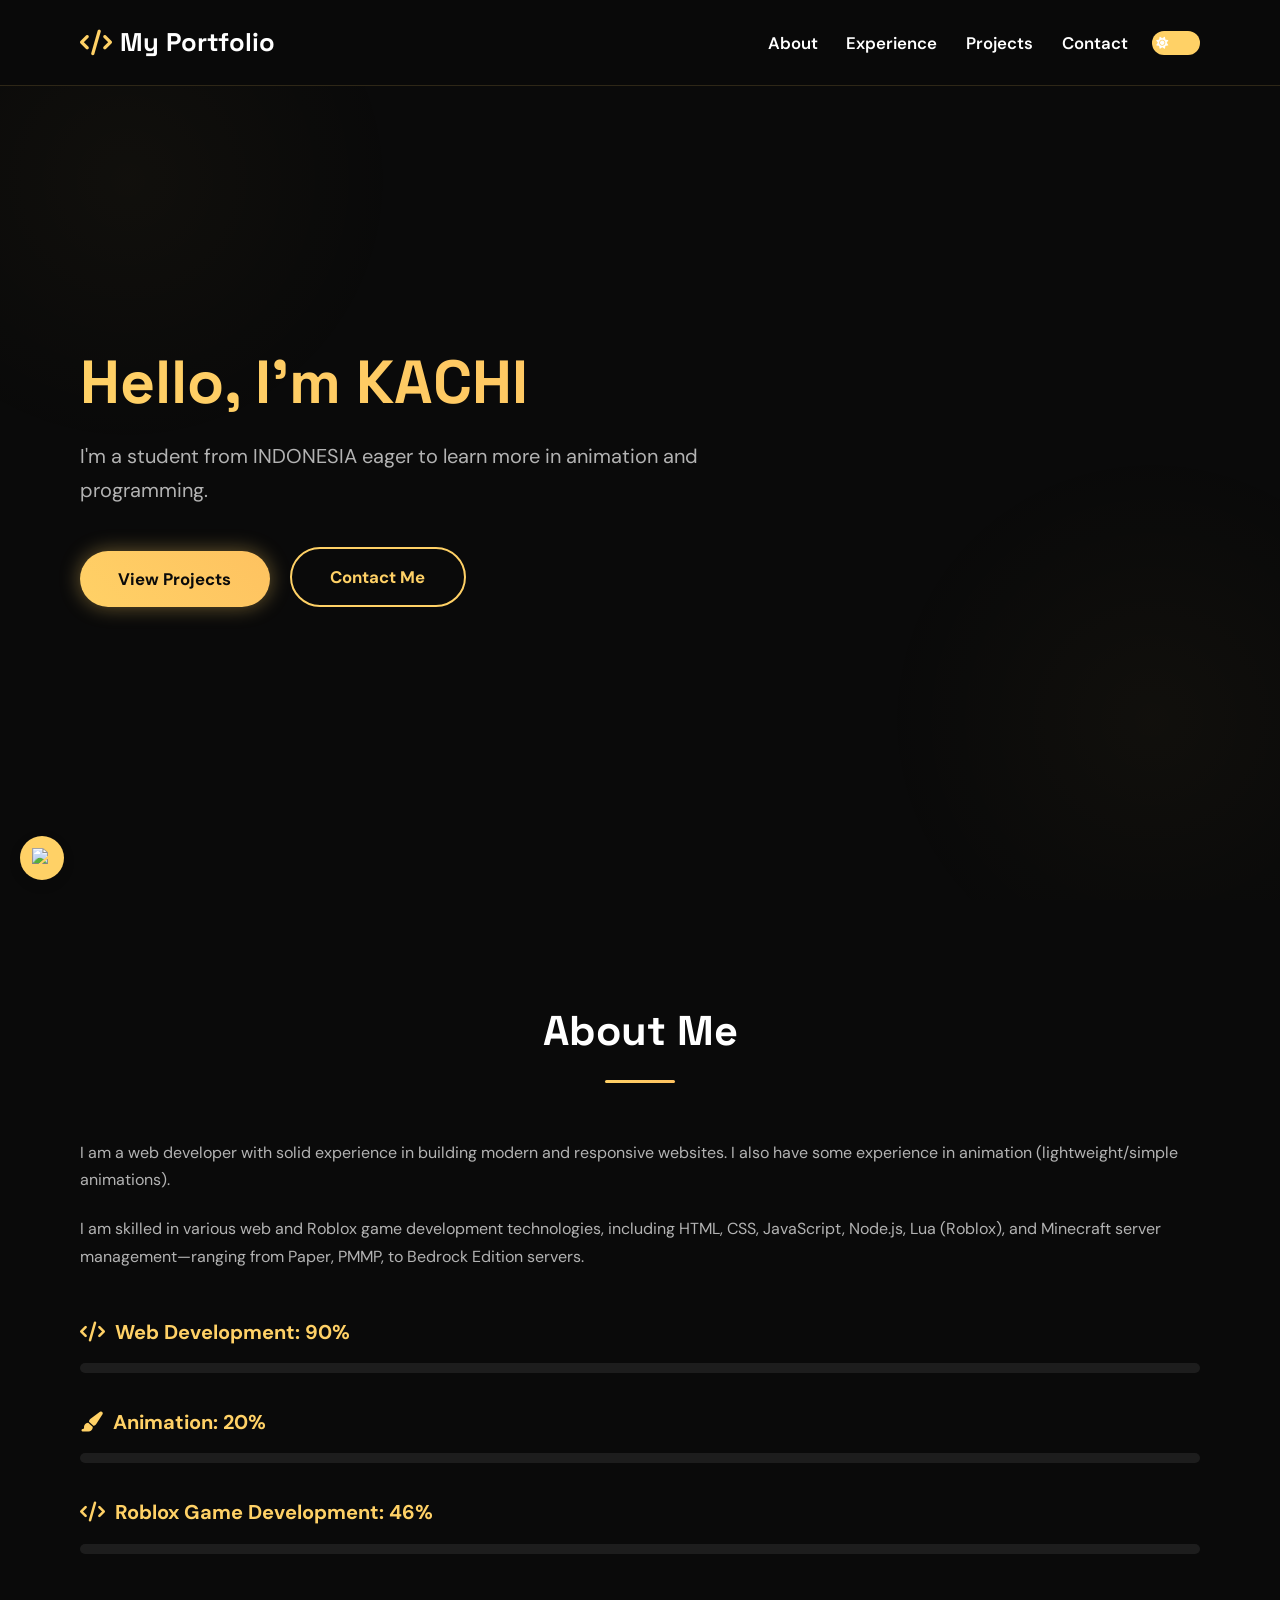
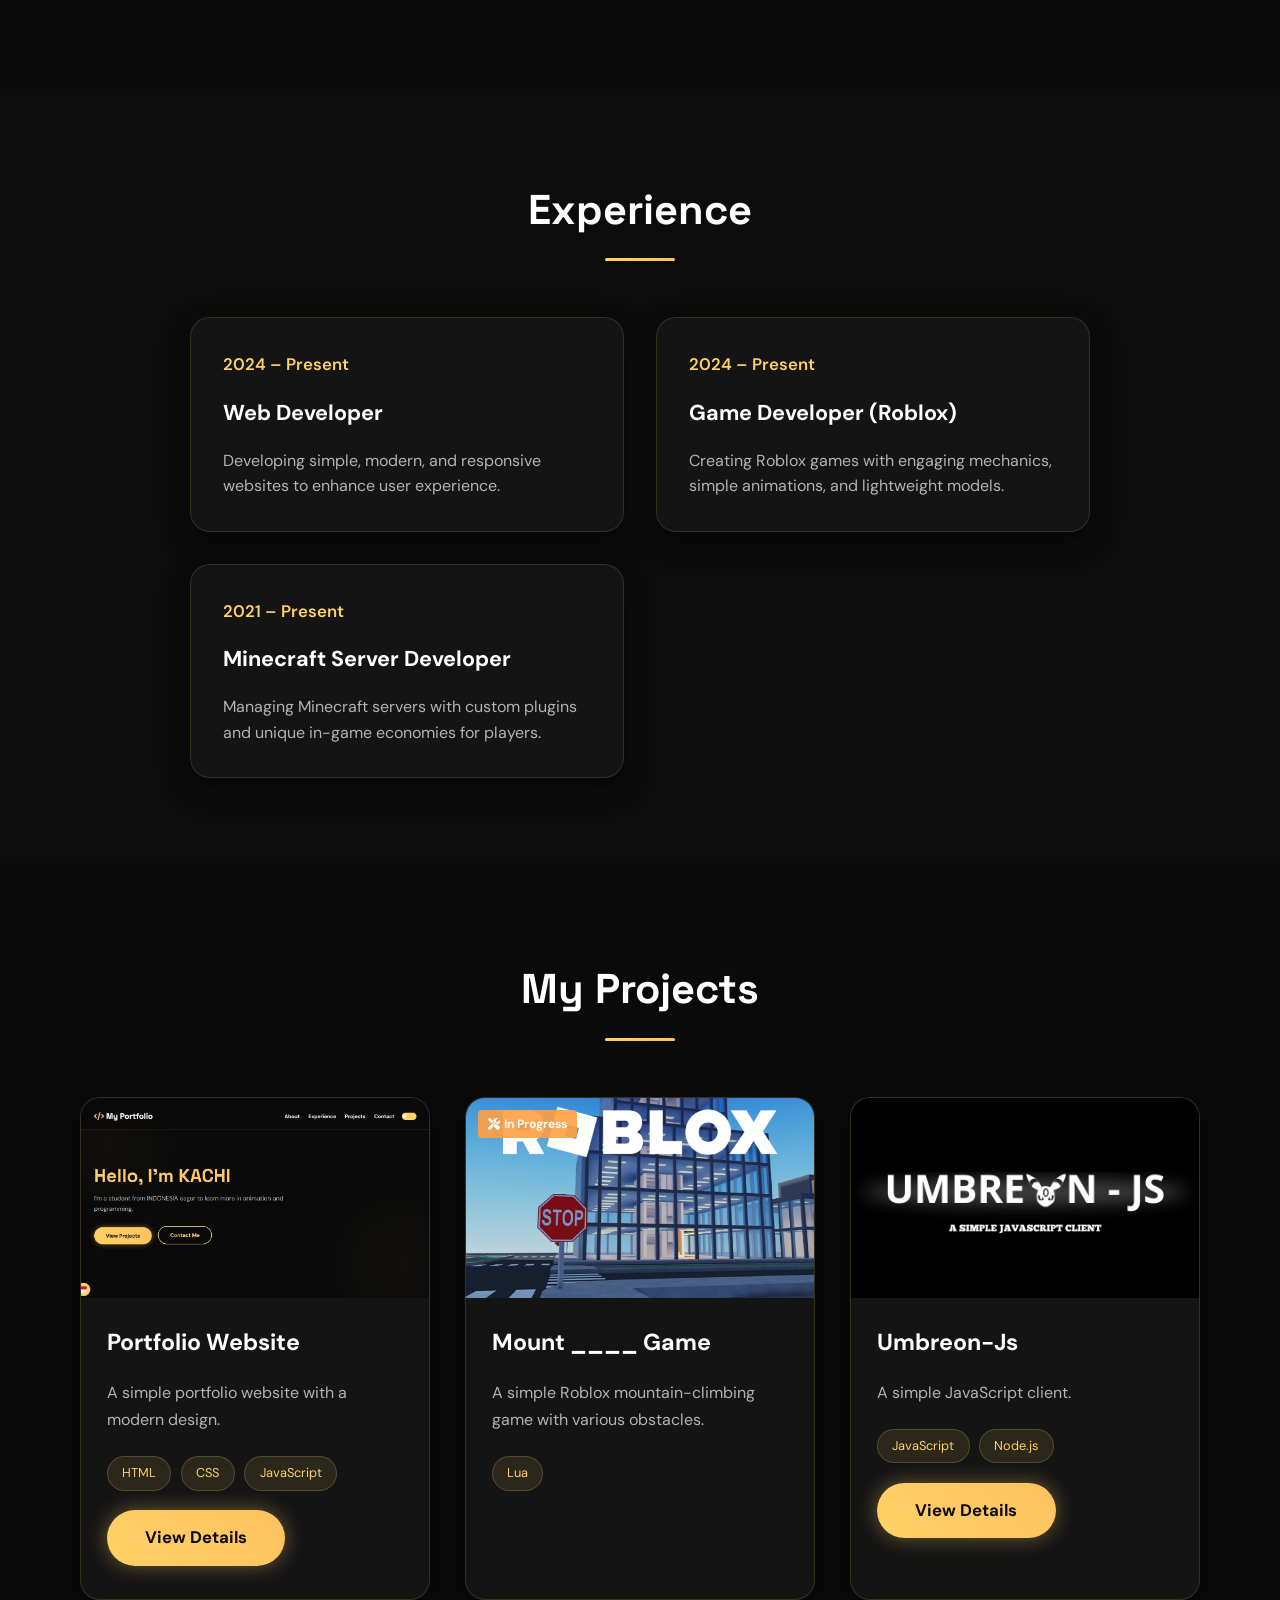
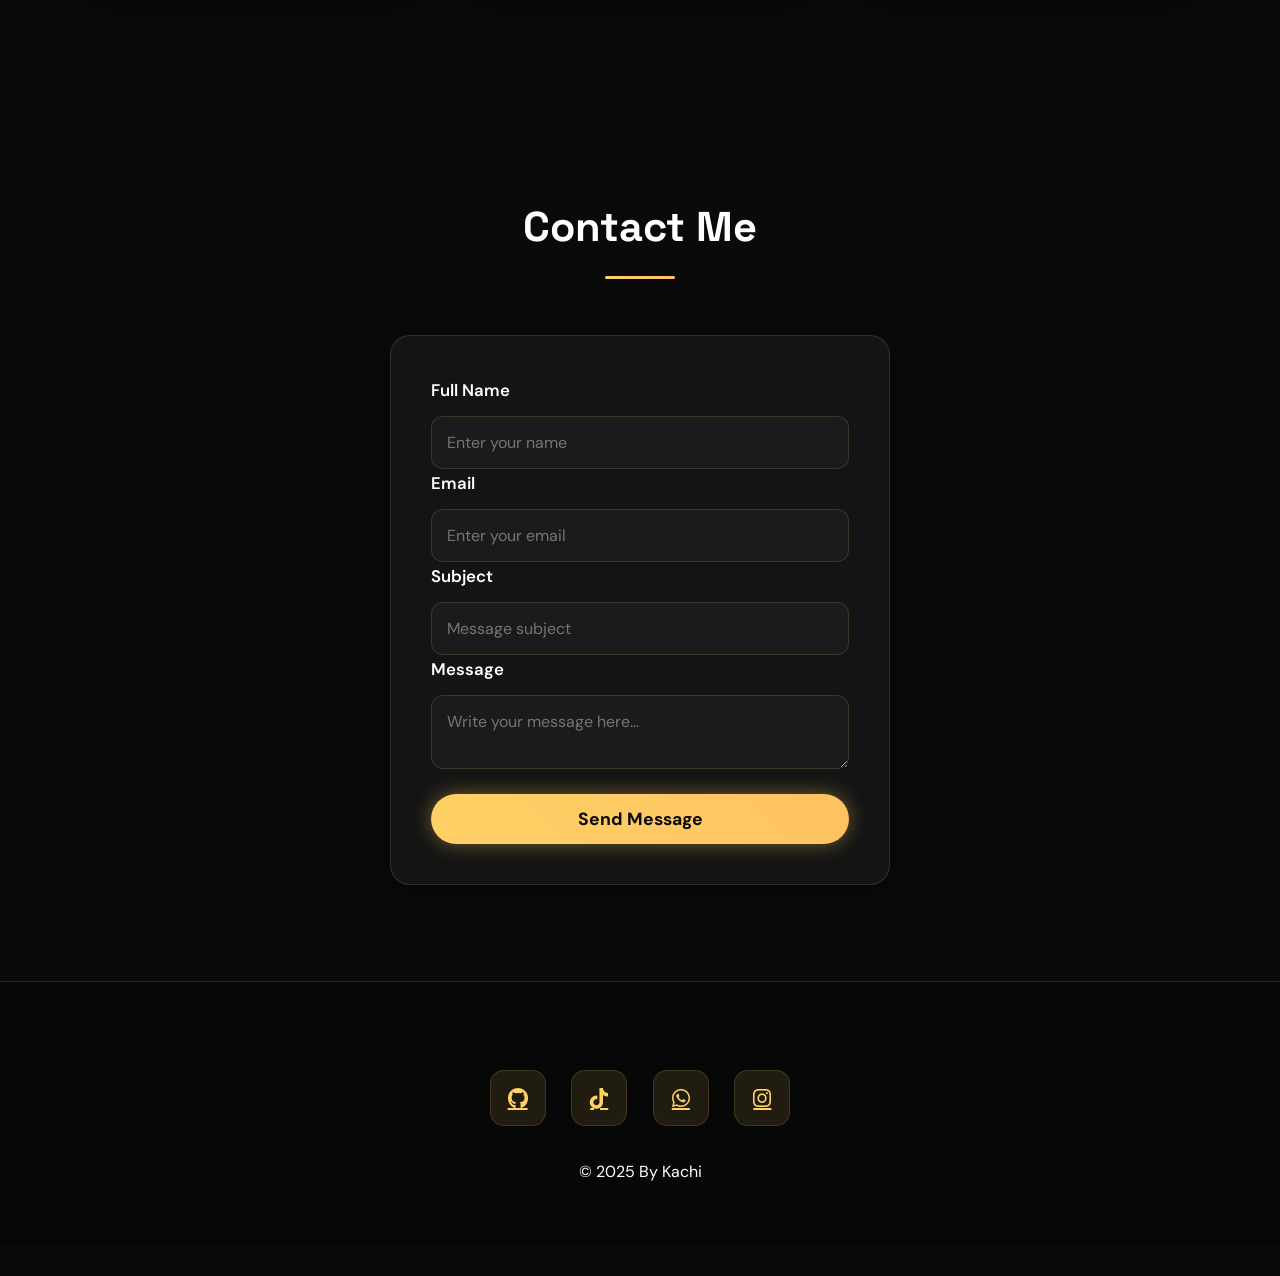
==== commit 2a46df07: "Update index.html" ====
--- a/en/index.html
+++ b/en/index.html
@@ -4,7 +4,10 @@
     <meta charset="UTF-8" />
     <meta name="viewport" content="width=device-width, initial-scale=1.0" />
     <title>Kachi Portfolio - Web Developer & Animator</title>
-    <link rel="icon" href="" />
+     <link
+      rel="icon"
+      href="data:image/svg+xml,<svg xmlns=%22http://www.w3.org/2000/svg%22 viewBox=%220 0 100 100%22><text y=%22.9em%22 font-size=%2290%22>💻</text></svg>"
+    />
     <link
       rel="stylesheet"
       href="https://cdnjs.cloudflare.com/ajax/libs/font-awesome/6.4.0/css/all.min.css"
@@ -405,3 +408,4 @@
     </script>
   </body>
 </html>
+
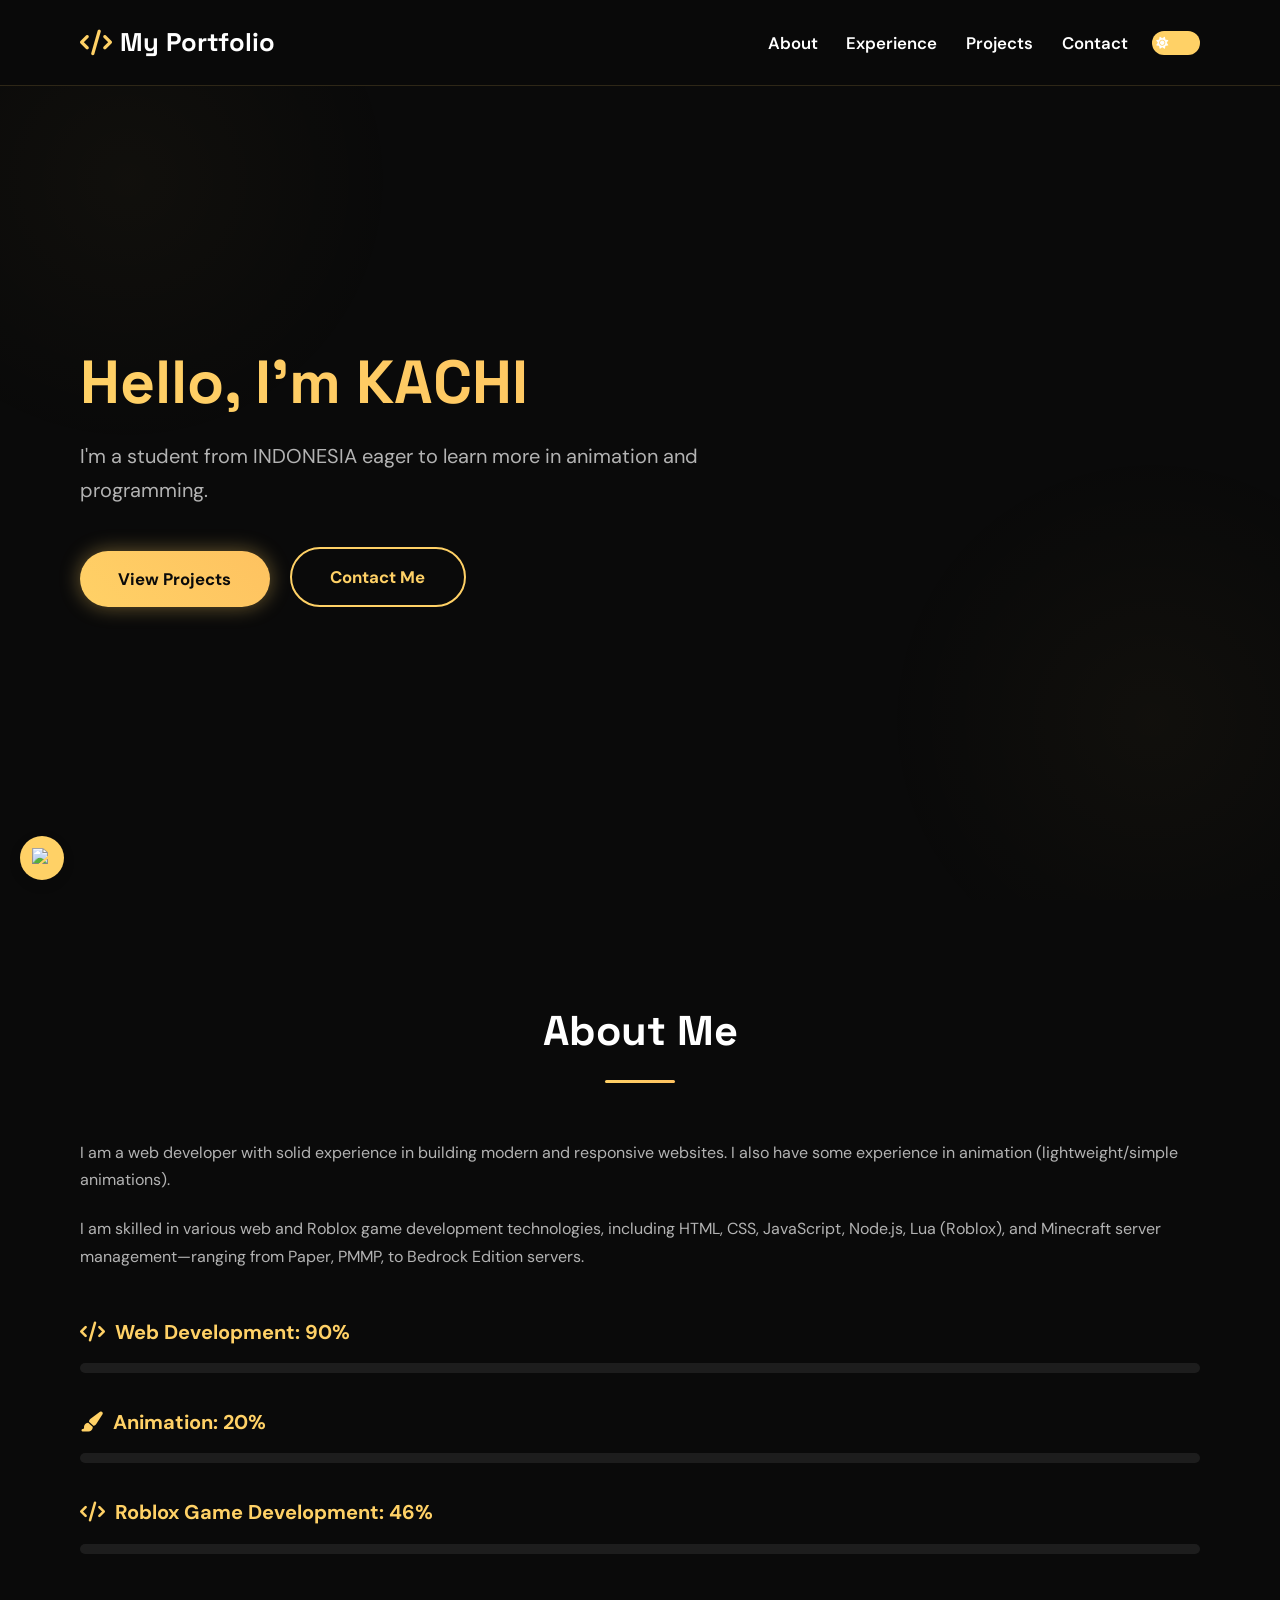
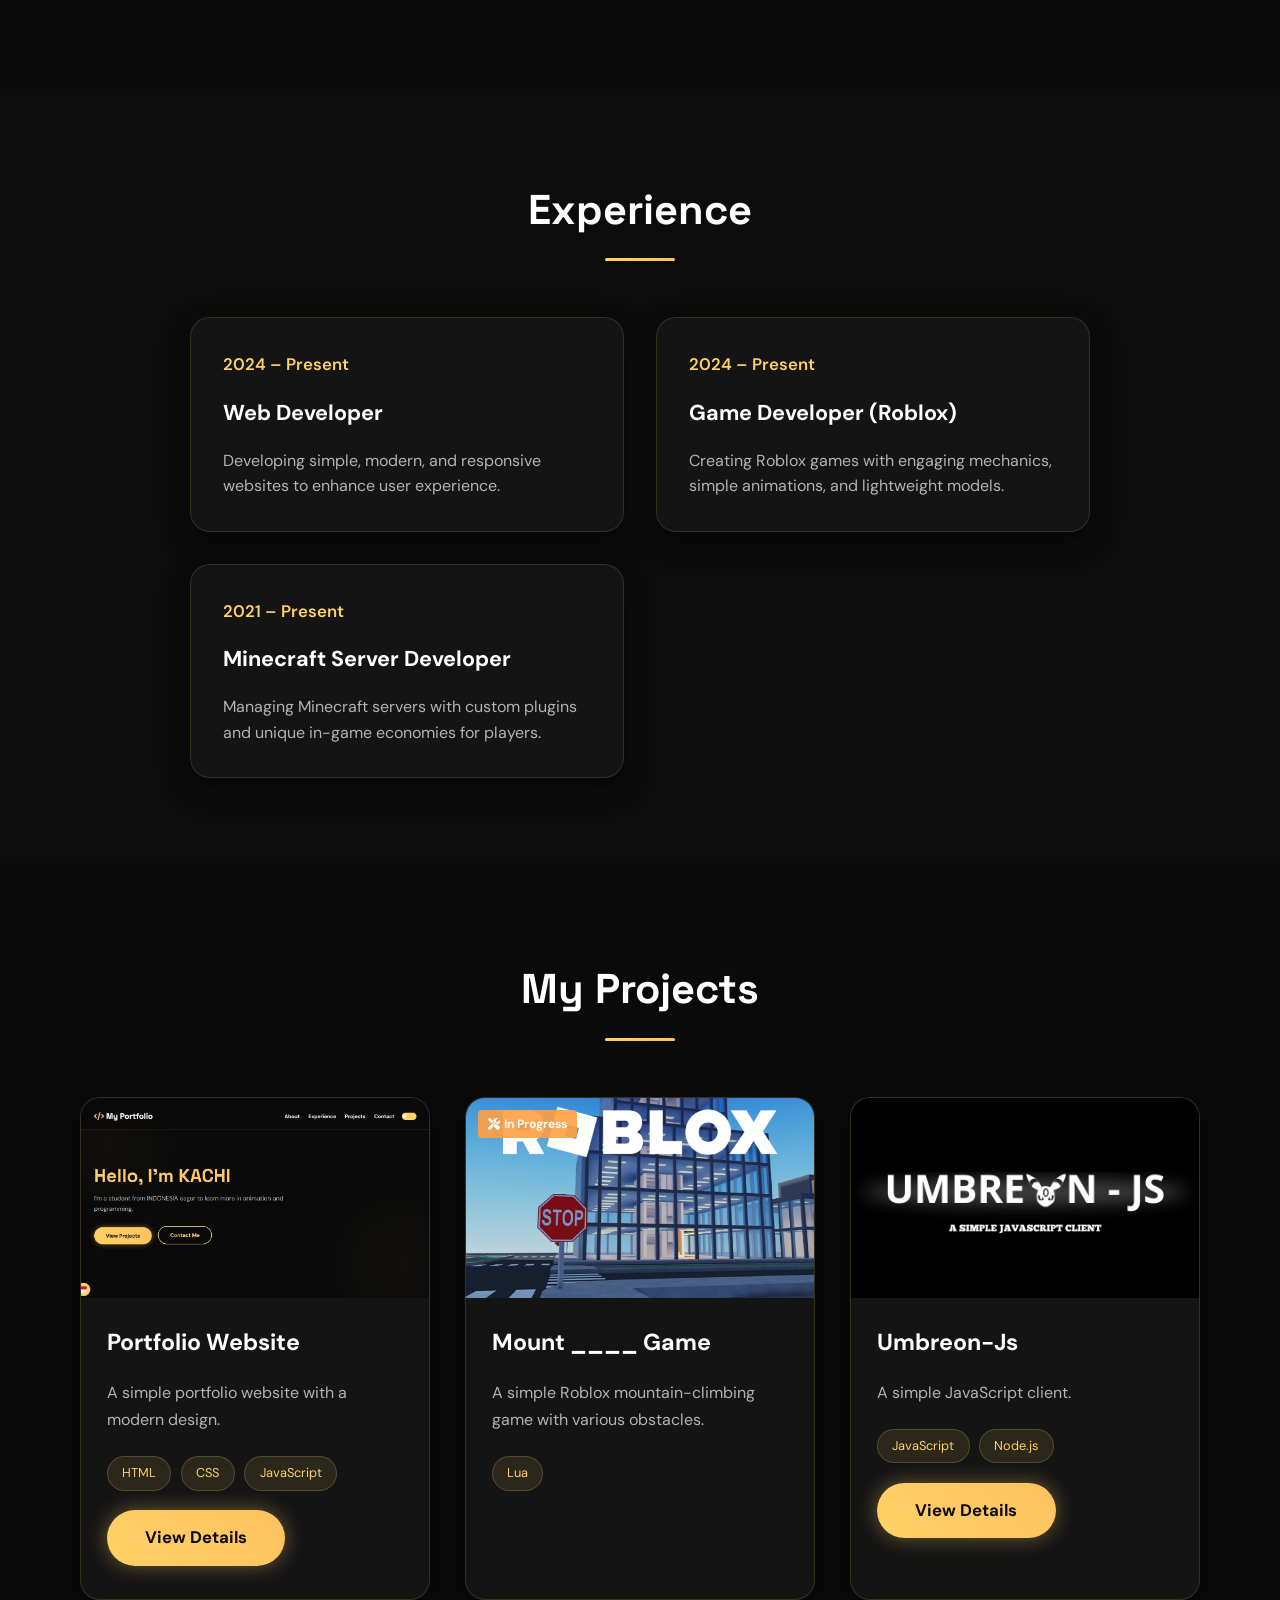
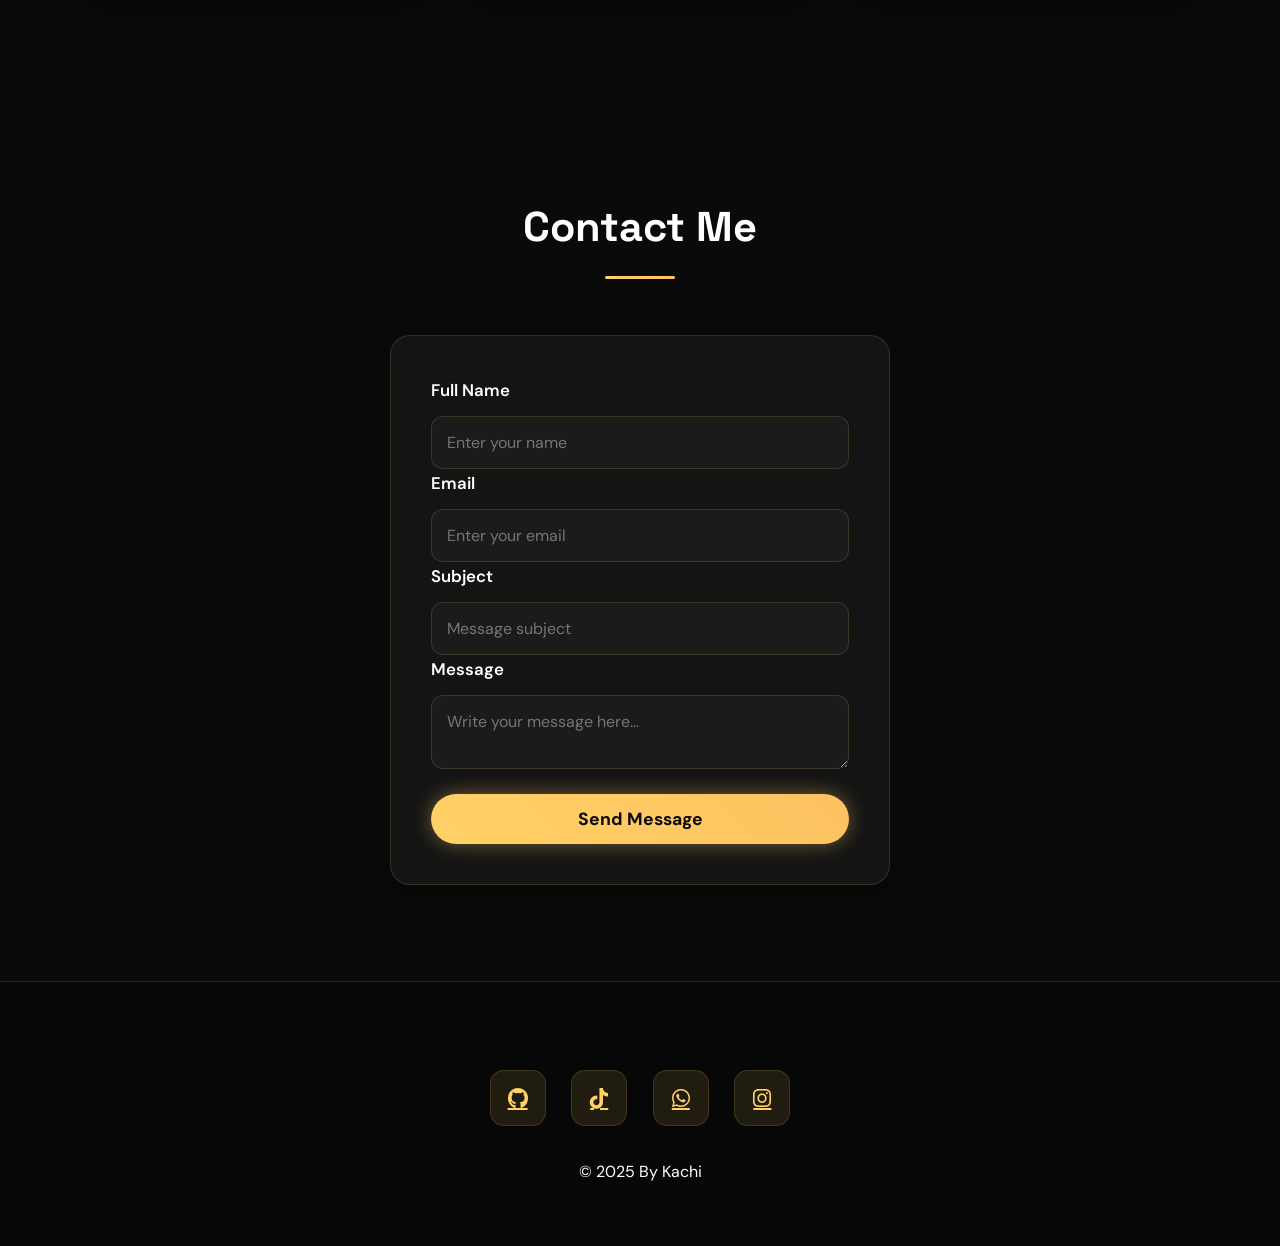
==== commit 6f2644ba: "Update index.html" ====
--- a/en/index.html
+++ b/en/index.html
@@ -319,16 +319,16 @@
     <footer>
       <div class="container">
         <div class="social-links">
-          <a href="https://github.com/Info80808090" target="_blank"
+          <a href="https://github.com/yellow-env" target="_blank"
             ><i class="fab fa-github"></i
           ></a>
           <a href="https://www.tiktok.com/@itskachich" target="_blank"
             ><i class="fab fa-tiktok"></i
           ></a>
-          <a href="https://wa.me/6285591495084" target="_blank"
+          <a href="https://wa.me/6285198221676" target="_blank"
             ><i class="fab fa-whatsapp"></i
           ></a>
-          <a href="https://www.instagram.com/always_wrong69/" target="_blank"
+          <a href="https://www.instagram.com/229p9.mp4/" target="_blank"
             ><i class="fab fa-instagram"></i
           ></a>
         </div>
@@ -409,3 +409,4 @@
   </body>
 </html>
 
+
